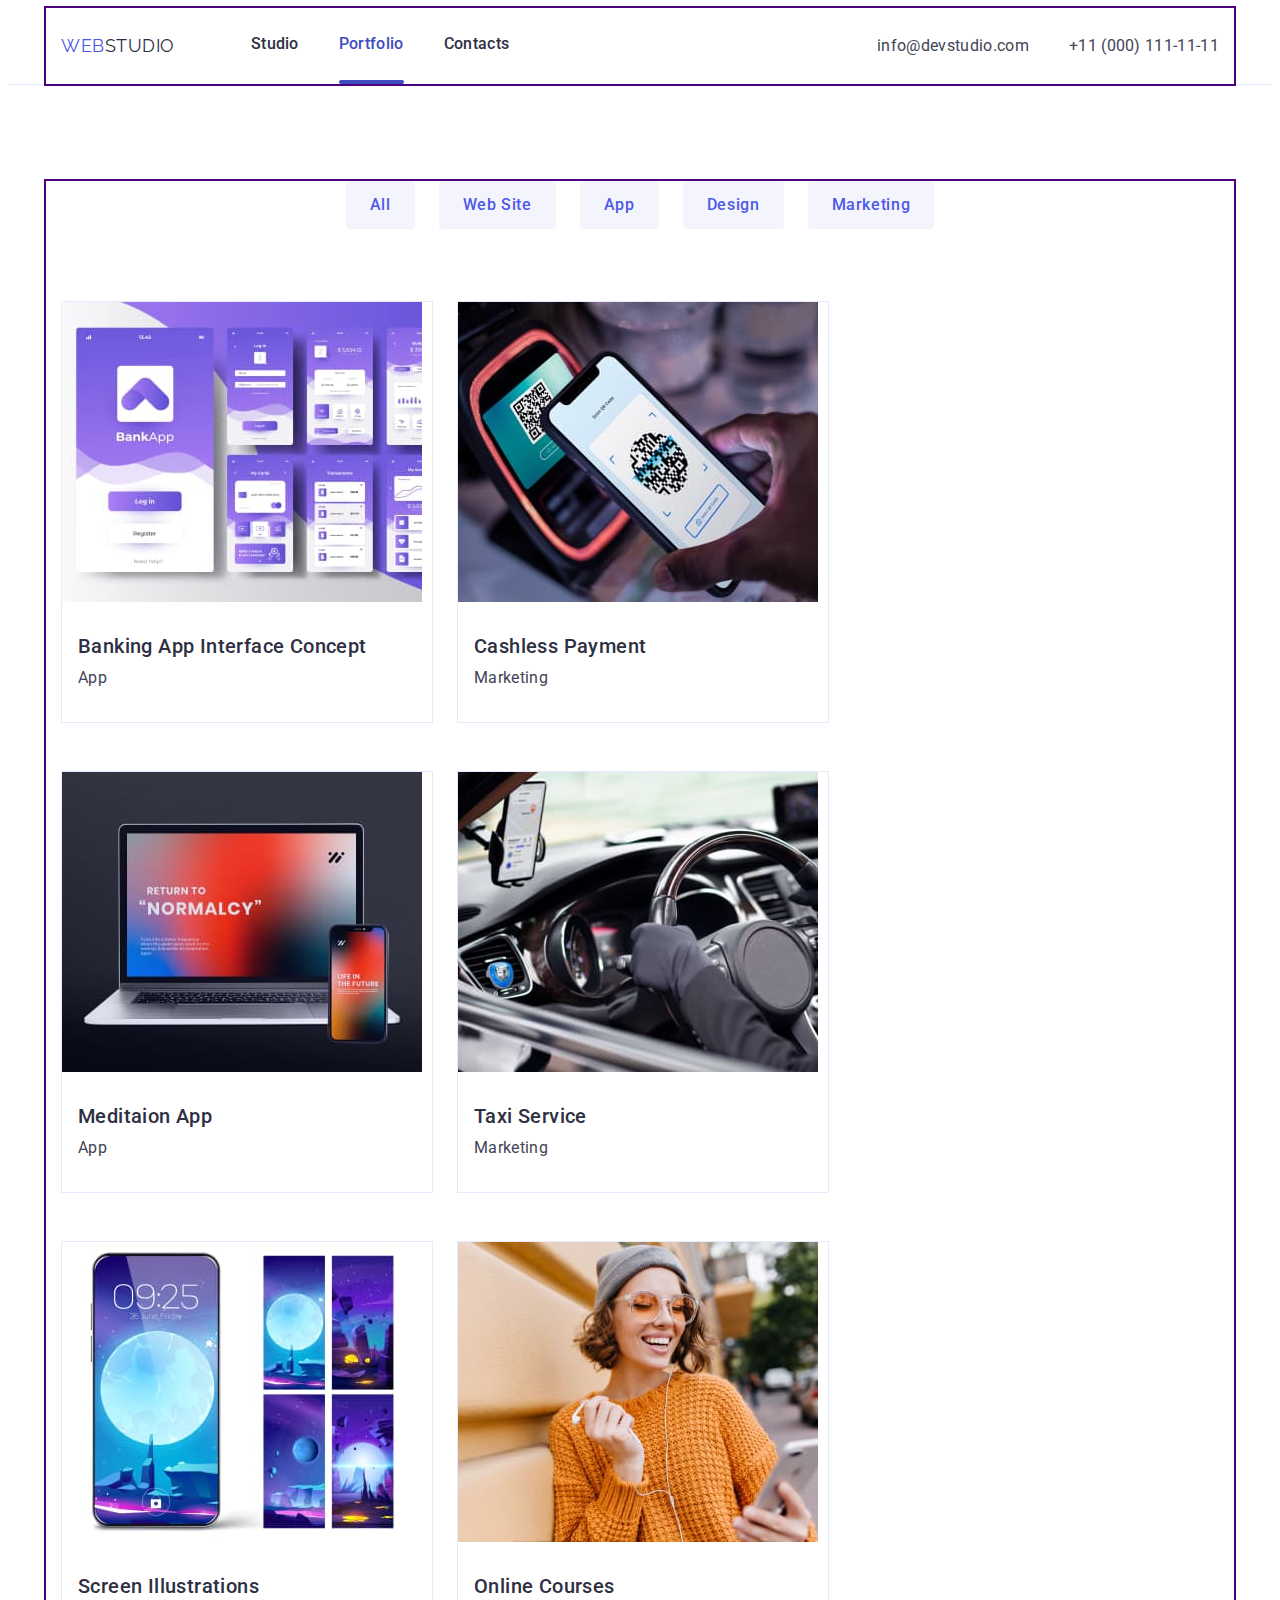
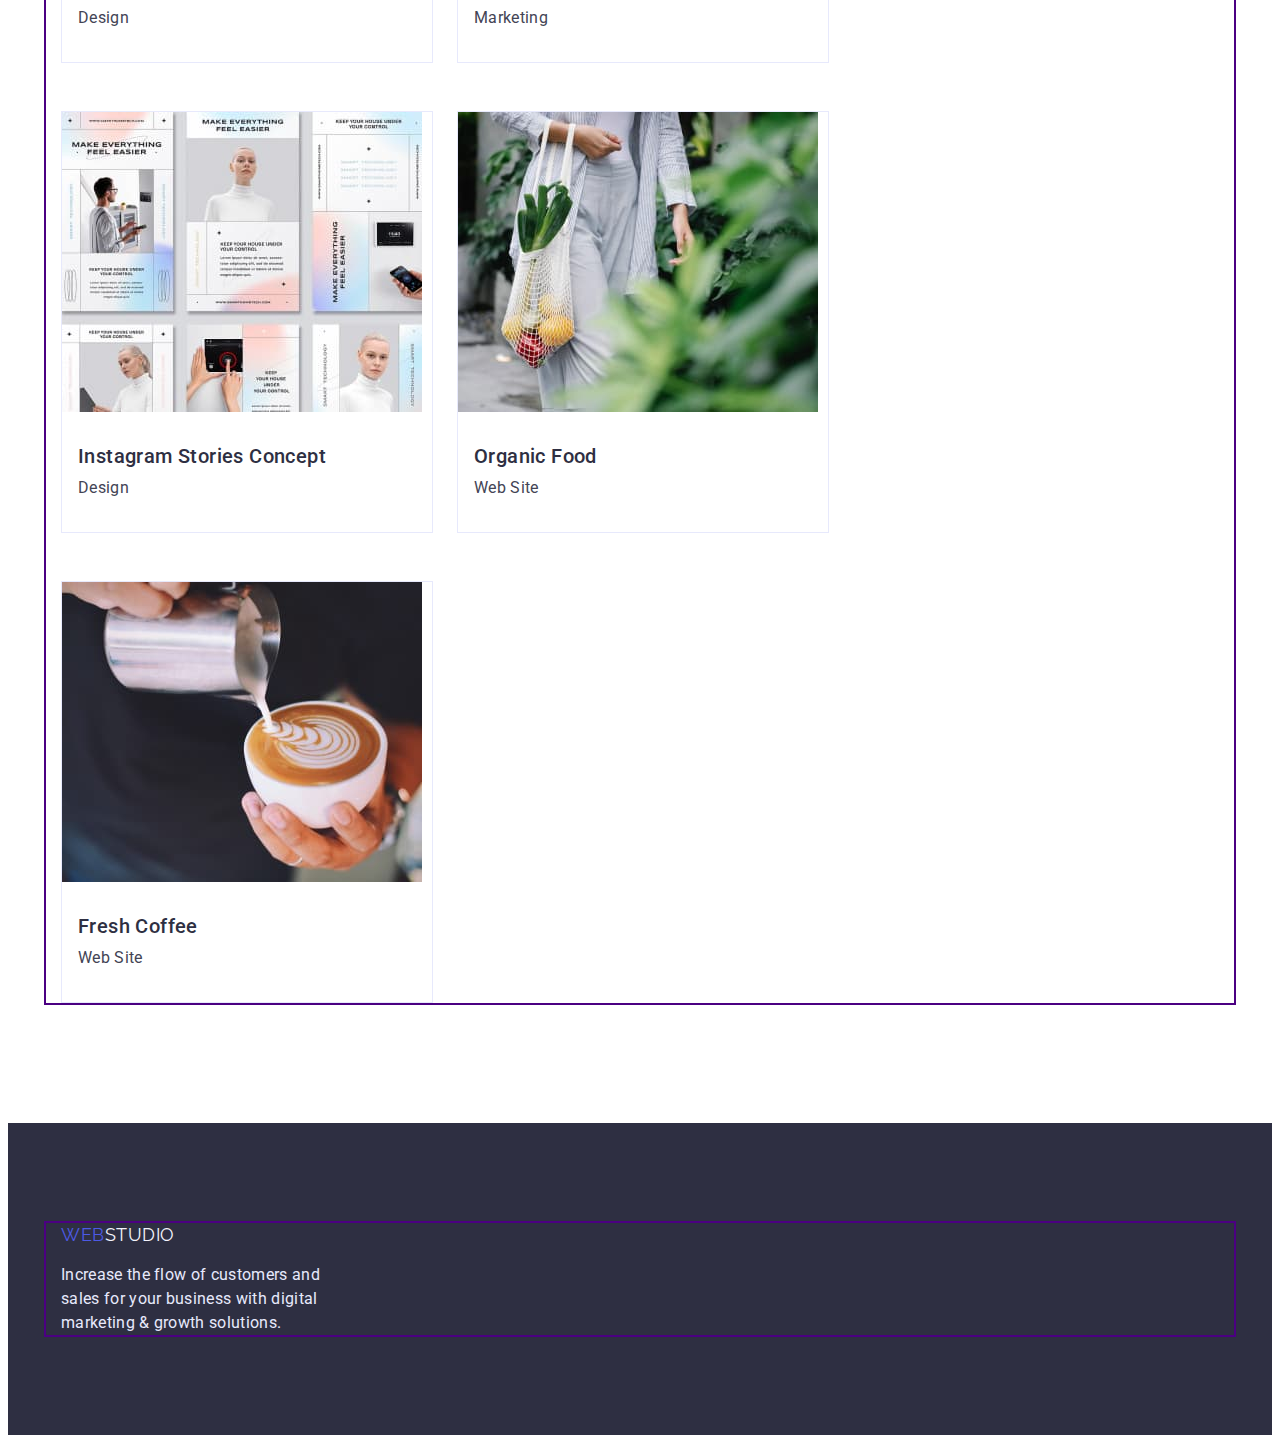
==== portfolio.html @ b9d9816e "Initial commit" ====
<!DOCTYPE html>
<html lang="en">
  <head>
    <meta charset="UTF-8" />
    <meta http-equiv="X-UA-Compatible" content="IE=edge" />
    <meta name="viewport" content="width=device-width, initial-scale=1.0" />
    <title>Portfolio</title>
    <link rel="preconnect" href="https://fonts.googleapis.com" />
    <link rel="preconnect" href="https://fonts.gstatic.com" crossorigin />
    <link
      href="https://fonts.googleapis.com/css2?family=Raleway:wght@800&family=Roboto:wght@400;500;700&display=swap"
      rel="stylesheet"
    />
    <link
      rel="stylesheet"
      href="https://cdnjs.cloudflare.com/ajax/libs/modern-normalize/1.1.0/modern-normalize.min.css"
      integrity="sha512-wpPYUAdjBVSE4KJnH1VR1HeZfpl1ub8YT/NKx4PuQ5NmX2tKuGu6U/JRp5y+Y8XG2tV+wKQpNHVUX03MfMFn9Q=="
      crossorigin="anonymous"
      referrerpolicy="no-referrer"
    />
    <link rel="stylesheet" href="./css/styles.css" />
  </head>
  <body>
    <header class="header">
      <div class="container header-container">
        <!-- logo -->
        <nav class="main-nav">
          <a href="./index.html" class="logo link"
            >Web<span class="black-logo">Studio</span></a
          >

          <!-- nav -->
          <ul class="site-nav">
            <li class="site-nav-item">
              <a href="./index.html" class="nav-link link">Studio</a>
            </li>
            <li class="site-nav-item current">
              <a href="./portfolio.html" class="nav-link link current-link"
                >Portfolio</a
              >
            </li>
            <li class="site-nav-item">
              <a href="" class="nav-link link">Contacts</a>
            </li>
          </ul>
        </nav>

        <!-- addres -->
        <address>
          <ul class="address">
            <li class="address-item">
              <a href="mailto:info@devstudio.com" class="address-link link"
                >info@devstudio.com</a
              >
            </li>
            <li class="address-item">
              <a href="tel:+110001111111" class="address-link link"
                >+11 (000) 111-11-11</a
              >
            </li>
          </ul>
        </address>
      </div>
    </header>

    <main>
      <section class="section portfolio">
        <div class="container">
          <h1 class="visually-hidden">Portfolio</h1>
          <ul class="filter">
            <li class="filter-item">
              <button type="button" class="filter-btn">All</button>
            </li>
            <li class="filter-item">
              <button type="button" class="filter-btn">Web Site</button>
            </li>
            <li class="filter-item">
              <button type="button" class="filter-btn">App</button>
            </li>
            <li class="filter-item">
              <button type="button" class="filter-btn">Design</button>
            </li>
            <li class="filter-item">
              <button type="button" class="filter-btn">Marketing</button>
            </li>
          </ul>

          <ul class="services">
            <li class="services-items">
              <img
                src="./images/examples/banking.jpg"
                alt="Banking App Interface Concept"
              />
              <div class="services-text">
                <h2 class="section-sub-title">Banking App Interface Concept</h2>
                <p class="section-text">App</p>
              </div>
            </li>

            <li class="services-items">
              <img
                src="./images/examples/cashless.jpg"
                alt="Cashless Payment"
                height="300"
                width="360"
              />
              <div class="services-text">
                <h2 class="section-sub-title">Cashless Payment</h2>
                <p class="section-text">Marketing</p>
              </div>
            </li>

            <li class="services-items">
              <img
                src="./images/examples/meditaion.jpg"
                alt="Meditaion App"
                height="300"
                width="360"
              />
              <div class="services-text">
                <h2 class="section-sub-title">Meditaion App</h2>
                <p class="section-text">App</p>
              </div>
            </li>

            <li class="services-items">
              <img
                src="./images/examples/taxi.jpg"
                alt="Taxi Service"
                height="300"
                width="360"
              />

              <div class="services-text">
                <h2 class="section-sub-title">Taxi Service</h2>
                <p class="section-text">Marketing</p>
              </div>
            </li>

            <li class="services-items">
              <img
                src="./images/examples/screen.jpg"
                alt="Screen Illustrations"
                height="300"
                width="360"
              />
              <div class="services-text">
                <h2 class="section-sub-title">Screen Illustrations</h2>
                <p class="section-text">Design</p>
              </div>
            </li>

            <li class="services-items">
              <img
                src="./images/examples/courses.jpg"
                alt="Online Courses"
                height="300"
                width="360"
              />
              <div class="services-text">
                <h2 class="section-sub-title">Online Courses</h2>
                <p class="section-text">Marketing</p>
              </div>
            </li>

            <li class="services-items">
              <img
                src="./images/examples/instagram.jpg"
                alt="Instagram Stories
            Concept"
                height="300"
                width="360"
              />
              <div class="services-text">
                <h2 class="section-sub-title">Instagram Stories Concept</h2>
                <p class="section-text">Design</p>
              </div>
            </li>

            <li class="services-items">
              <img
                src="./images/examples/organic.jpg"
                alt="Organic Food"
                height="300"
                width="360"
              />
              <div class="services-text">
                <h2 class="section-sub-title">Organic Food</h2>
                <p class="section-text">Web Site</p>
              </div>
            </li>

            <li class="services-items">
              <img
                src="./images/examples/coffee.jpg"
                alt="Fresh Coffee"
                height="300"
                width="360"
              />
              <div class="services-text">
                <h2 class="section-sub-title">Fresh Coffee</h2>
                <p class="section-text">Web Site</p>
              </div>
            </li>
          </ul>
        </div>
      </section>
    </main>

    <!-- footer -->
    <footer class="footer">
      <div class="container footer-cont">
        <a href="./index.html" class="logo link"
          >Web<span class="wight-logo">Studio</span></a
        >
        <p class="footer-text">
          Increase the flow of customers and sales for your business with
          digital marketing & growth solutions.
        </p>
      </div>
    </footer>
  </body>
</html>
---- css/styles.css ----
:root {
  --titel-text-color: #2e2f42;
  --main-text-color: #434455;
  --logo-blue-color: #4d5ae5;
  --logo-wight-color: #f4f4fd;
  --main-wight-color: #ffffff;
  --footer-text-color: #e7e9fc;
  --nav-hover-caolor: #404bbf;
}

ul,
p,
h1,
h2,
h3,
h4,
h5,
h6 {
  margin-top: 0;
  margin-bottom: 0;
}

body {
  background-color: var(--main-wight-color);
  color: var(--main-text-color);

  font-family: Roboto, sans-serif;
  font-size: 16px;
}

.container {
  width: 1158px;
  margin-left: auto;
  margin-right: auto;
  padding-left: 15px;
  padding-right: 15px;

  outline: 2px solid indigo;
}

.visually-hidden {
  position: absolute;
  width: 1px;
  height: 1px;
  margin: -1px;
  border: 0;
  padding: 0;

  white-space: nowrap;
  clip-path: inset(100%);
  clip: rect(0 0 0 0);
  overflow: hidden;
}

ul {
  list-style: none;
  padding-left: 0;
}

img {
  display: block;
  max-width: 100%;
  height: auto;
}

.link {
  text-decoration: none;
}

/* sections */

.section {
  padding: 120px 0;
}

.section-title {
  margin-bottom: 72px;

  color: var(--titel-text-color);
  font-size: 36px;
  line-height: 1.11;
  letter-spacing: 0.02em;
  text-align: center;
  text-transform: capitalize;
}

.section-sub-title {
  margin-bottom: 8px;

  color: var(--titel-text-color);
  font-weight: 500;
  font-size: 20px;
  line-height: 1.2;
  letter-spacing: 0.02em;
}

.section-text {
  letter-spacing: 0.02em;
  line-height: 1.5;
}

/* heder */

.header-container {
  display: flex;
  align-items: center;
}

.header {
  border-bottom: 1px solid var(--footer-text-color);
}

/* site nav */

.logo {
  color: var(--logo-blue-color);
  font-family: Raleway, sans-serif;
  letter-spacing: 0.03em;
  font-size: 18px;
  line-height: 1.33;
  text-transform: uppercase;
}

.black-logo {
  color: var(--titel-text-color);
}

.wight-logo {
  color: var(--logo-wight-color);
}

.main-nav {
  align-items: center;
  display: flex;
  gap: 76px;
  margin-right: auto;
}

.site-nav {
  display: flex;
  gap: 40px;
}

.nav-link {
  color: var(--titel-text-color);
  font-weight: 500;
  line-height: 1.5;
  letter-spacing: 0.02em;

  display: block;
  padding-top: 24px;
  padding-bottom: 24px;
}

.nav-link:hover,
.nav-link:focus {
  color: var(--nav-hover-caolor);
}

.current-link {
  color: var(--nav-hover-caolor);
}

.current::after {
  content: '';
  bottom: -1px;
  display: block;
  width: 100%;
  height: 4px;
  border-radius: 2px;
  background-color: var(--nav-hover-caolor);
}

/* addres */

.address {
  display: flex;
  gap: 40px;
}

.address-link {
  color: var(--main-text-color);
  font-style: normal;
  line-height: 1.5;
  letter-spacing: 0.02em;

  display: block;
  padding-top: 24px;
  padding-bottom: 24px;
}

.address-link:hover,
.address-link:focus {
  color: var(--nav-hover-caolor);
}

/* hero */

.hero {
  text-align: center;
  background-color: var(--titel-text-color);
  padding: 188px 0;
}

.hero-title {
  width: 500px;
  margin-left: auto;
  margin-right: auto;

  color: var(--main-wight-color);
  font-size: 56px;
  line-height: 1.07;
  letter-spacing: 0.02em;
  margin-bottom: 48px;
}

.order-btn {
  border-radius: 4px;
  padding: 16px 32px;
  border: 0;

  color: var(--main-wight-color);
  background-color: var(--logo-blue-color);
  text-align: center;
  cursor: pointer;
  border-color: transparent;
  letter-spacing: 0.04em;
  font-family: inherit;
  font-weight: 500;
  font-size: 16px;
  line-height: 1.5;
}

.order-btn:hover,
.order-btn:focus {
  background-color: var(--nav-hover-caolor);
}

/* skills */

.section-skills {
  padding-bottom: 0;
}

.skills {
  display: flex;
  gap: 24px;
}

.skills-item {
  flex-basis: calc((100% - 72px) / 4);
}

/* What are we doing */
.work-list {
  display: flex;
  flex-wrap: wrap;
  gap: 24px;
}

.work-item {
  flex-basis: calc((100% - 48px) / 3);
  border: border 1px solid var(--footer-text-color);
}

/* team */

.team {
  background-color: var(--logo-wight-color);
}

.team-list {
  display: flex;
  flex-wrap: wrap;
  gap: 24px;
}

.teammate {
  flex-basis: calc((100% - 72px) / 4);
  background-color: var(--main-wight-color);
  text-align: center;
}

.teammate-name {
  padding: 32px 0;
}

/* footer */
.footer-text {
  margin-top: 16px;
  width: 264px;

  color: var(--footer-text-color);
  line-height: 1.5;
  letter-spacing: 0.02em;
}

.footer {
  background-color: var(--titel-text-color);
  padding-top: 100px;
  padding-bottom: 100px;
}

/* portfolio */

.portfolio {
  padding-top: 96px;
}

/* filter */

.filter-btn {
  padding: 12px 24px;
  border-radius: 4px;
  border: 0;

  color: var(--logo-blue-color);
  background-color: var(--logo-wight-color);
  cursor: pointer;
  border-color: transparent;
  font-family: inherit;
  font-weight: 500;
  font-size: 16px;
  line-height: 24px;
  letter-spacing: 0.04em;
}

.filter-btn:hover,
.filter-btn:focus {
  color: var(--main-wight-color);
  background-color: var(--nav-hover-caolor);
}

.filter {
  display: flex;
  margin-bottom: 72px;
  justify-content: center;
  flex-wrap: wrap;
  gap: 24px;
}

.services {
  display: flex;
  flex-wrap: wrap;
  row-gap: 48px;
  column-gap: 24px;
}

.services-items {
  border: 1px solid var(--footer-text-color);
  flex-basis: calc((100% - 48px) / 3);
}

.services-text {
  padding: 32px 0 32px 16px;
}
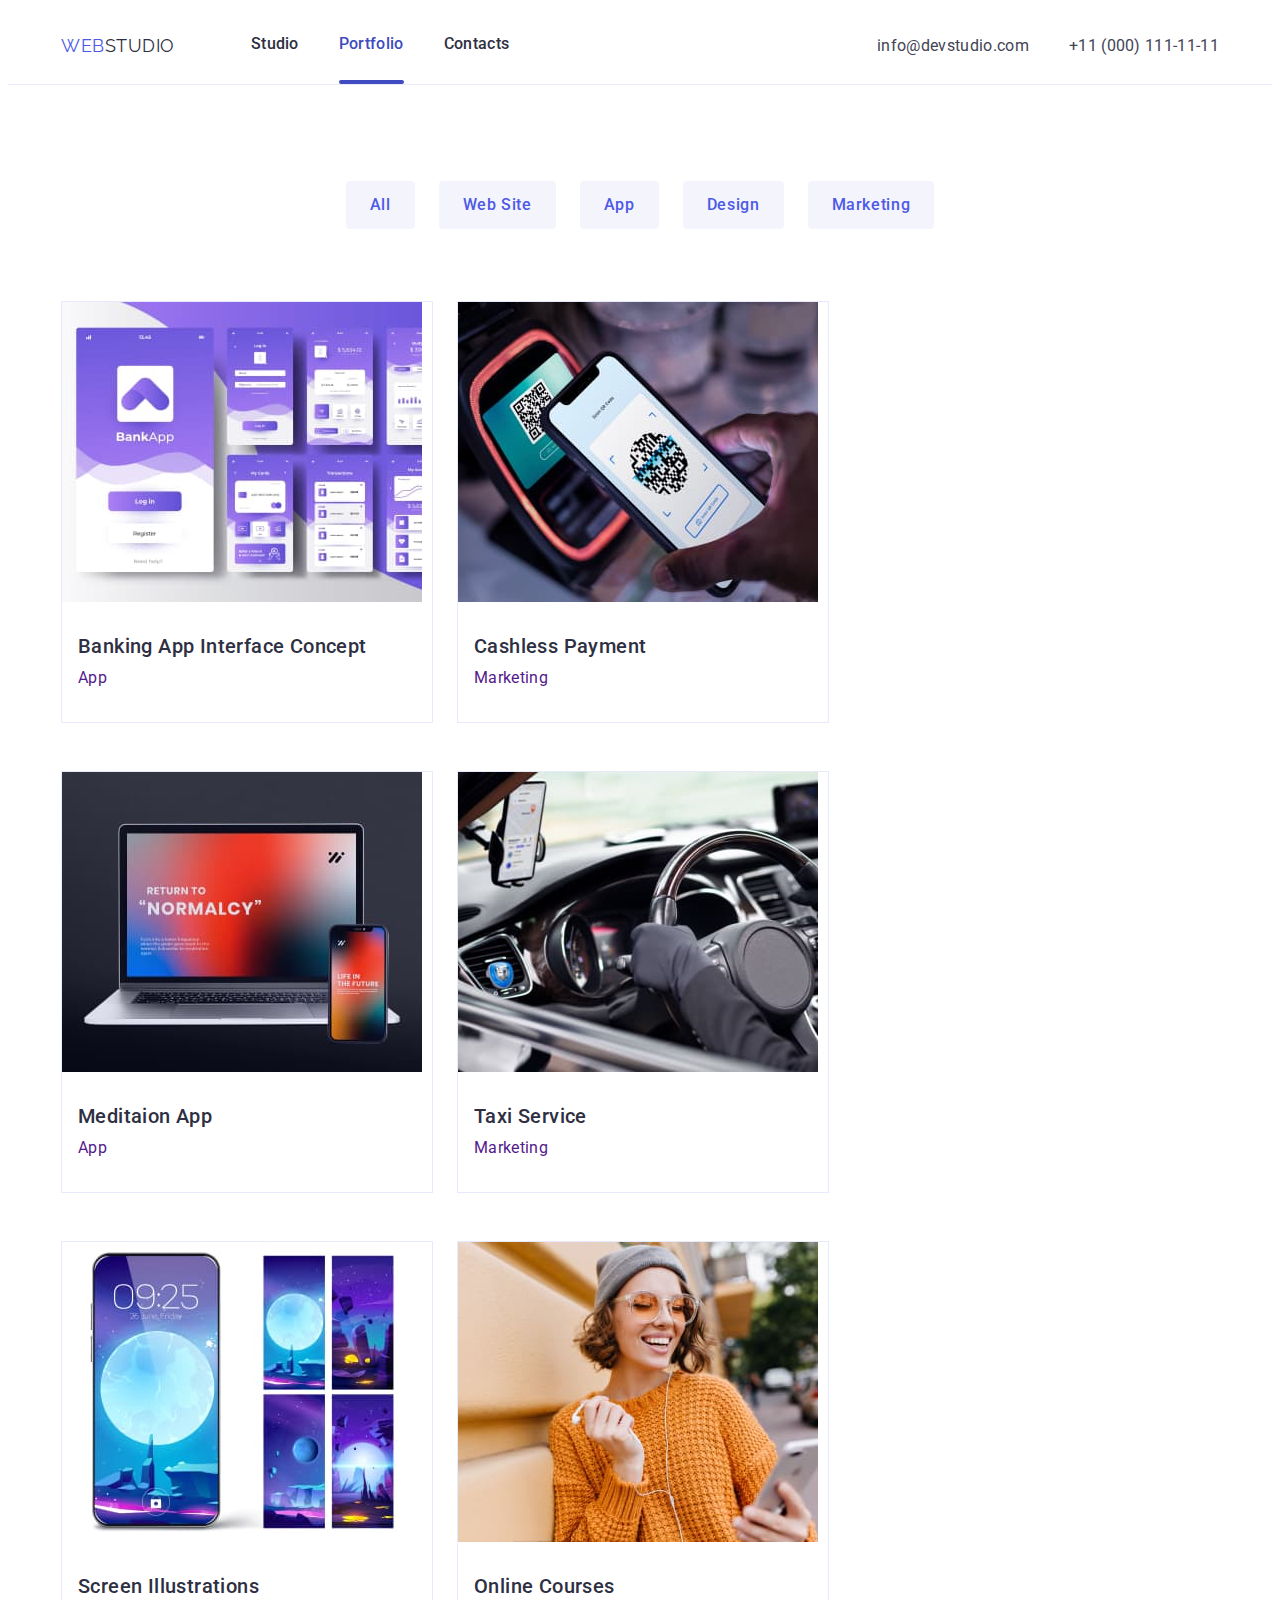
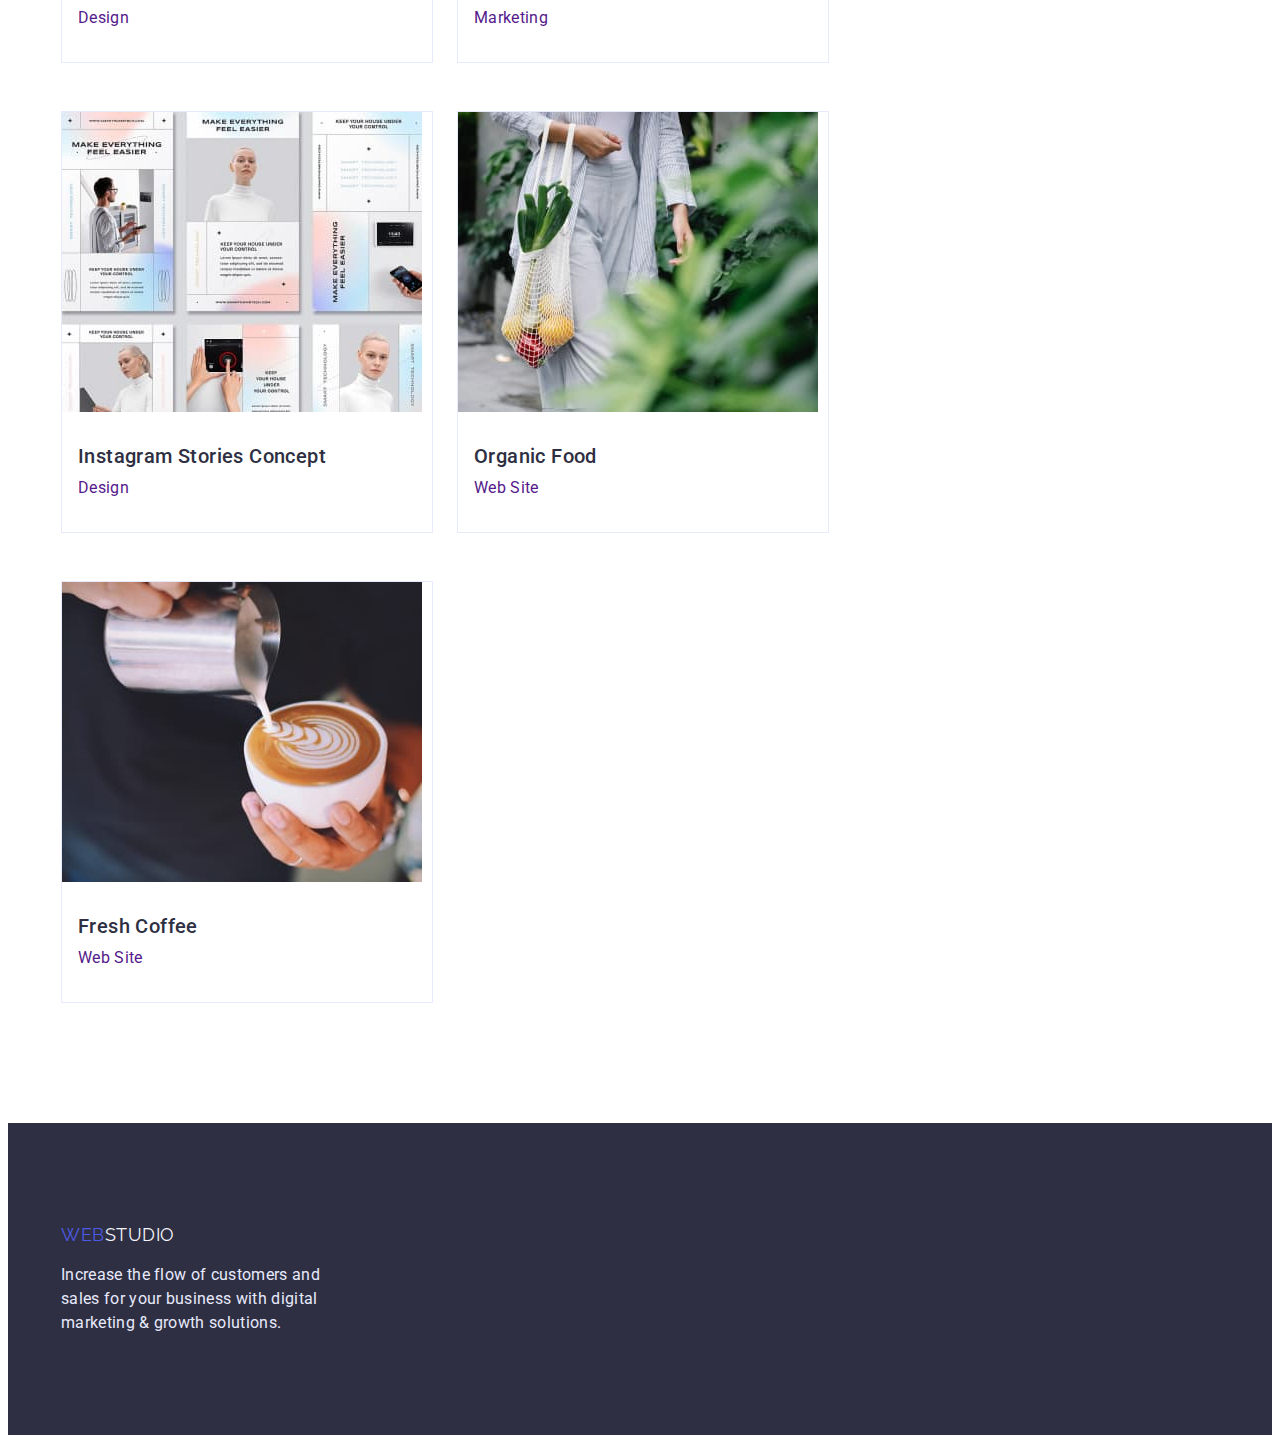
==== commit e98ac3ef: "add hero and btn css" ====
--- a/portfolio.html
+++ b/portfolio.html
@@ -87,120 +87,142 @@
 
           <ul class="services">
             <li class="services-items">
-              <img
-                src="./images/examples/banking.jpg"
-                alt="Banking App Interface Concept"
-              />
-              <div class="services-text">
-                <h2 class="section-sub-title">Banking App Interface Concept</h2>
-                <p class="section-text">App</p>
-              </div>
-            </li>
-
-            <li class="services-items">
-              <img
-                src="./images/examples/cashless.jpg"
-                alt="Cashless Payment"
-                height="300"
-                width="360"
-              />
-              <div class="services-text">
-                <h2 class="section-sub-title">Cashless Payment</h2>
-                <p class="section-text">Marketing</p>
-              </div>
-            </li>
-
-            <li class="services-items">
-              <img
-                src="./images/examples/meditaion.jpg"
-                alt="Meditaion App"
-                height="300"
-                width="360"
-              />
-              <div class="services-text">
-                <h2 class="section-sub-title">Meditaion App</h2>
-                <p class="section-text">App</p>
-              </div>
-            </li>
-
-            <li class="services-items">
-              <img
-                src="./images/examples/taxi.jpg"
-                alt="Taxi Service"
-                height="300"
-                width="360"
-              />
-
-              <div class="services-text">
-                <h2 class="section-sub-title">Taxi Service</h2>
-                <p class="section-text">Marketing</p>
-              </div>
-            </li>
-
-            <li class="services-items">
-              <img
-                src="./images/examples/screen.jpg"
-                alt="Screen Illustrations"
-                height="300"
-                width="360"
-              />
-              <div class="services-text">
-                <h2 class="section-sub-title">Screen Illustrations</h2>
-                <p class="section-text">Design</p>
-              </div>
-            </li>
-
-            <li class="services-items">
-              <img
-                src="./images/examples/courses.jpg"
-                alt="Online Courses"
-                height="300"
-                width="360"
-              />
-              <div class="services-text">
-                <h2 class="section-sub-title">Online Courses</h2>
-                <p class="section-text">Marketing</p>
-              </div>
-            </li>
-
-            <li class="services-items">
-              <img
-                src="./images/examples/instagram.jpg"
-                alt="Instagram Stories
+              <a class="services-link link" href="">
+                <img
+                  src="./images/examples/banking.jpg"
+                  alt="Banking App Interface Concept"
+                  height="300"
+                  width="360"
+                />
+                <div class="services-text">
+                  <h2 class="section-sub-title">
+                    Banking App Interface Concept
+                  </h2>
+                  <p class="section-text">App</p>
+                </div></a
+              >
+            </li>
+
+            <li class="services-items">
+              <a class="services-link link" href="">
+                <img
+                  src="./images/examples/cashless.jpg"
+                  alt="Cashless Payment"
+                  height="300"
+                  width="360"
+                />
+                <div class="services-text">
+                  <h2 class="section-sub-title">Cashless Payment</h2>
+                  <p class="section-text">Marketing</p>
+                </div></a
+              >
+            </li>
+
+            <li class="services-items">
+              <a class="services-link link" href="">
+                <img
+                  src="./images/examples/meditaion.jpg"
+                  alt="Meditaion App"
+                  height="300"
+                  width="360"
+                />
+                <div class="services-text">
+                  <h2 class="section-sub-title">Meditaion App</h2>
+                  <p class="section-text">App</p>
+                </div></a
+              >
+            </li>
+
+            <li class="services-items">
+              <a class="services-link link" href="">
+                <img
+                  src="./images/examples/taxi.jpg"
+                  alt="Taxi Service"
+                  height="300"
+                  width="360"
+                />
+
+                <div class="services-text">
+                  <h2 class="section-sub-title">Taxi Service</h2>
+                  <p class="section-text">Marketing</p>
+                </div></a
+              >
+            </li>
+
+            <li class="services-items">
+              <a class="services-link link" href="">
+                <img
+                  src="./images/examples/screen.jpg"
+                  alt="Screen Illustrations"
+                  height="300"
+                  width="360"
+                />
+                <div class="services-text">
+                  <h2 class="section-sub-title">Screen Illustrations</h2>
+                  <p class="section-text">Design</p>
+                </div></a
+              >
+            </li>
+
+            <li class="services-items">
+              <a class="services-link link" href="">
+                <img
+                  src="./images/examples/courses.jpg"
+                  alt="Online Courses"
+                  height="300"
+                  width="360"
+                />
+                <div class="services-text">
+                  <h2 class="section-sub-title">Online Courses</h2>
+                  <p class="section-text">Marketing</p>
+                </div></a
+              >
+            </li>
+
+            <li class="services-items">
+              <a class="services-link link" href=""
+                ><img
+                  src="./images/examples/instagram.jpg"
+                  alt="Instagram Stories
             Concept"
-                height="300"
-                width="360"
-              />
-              <div class="services-text">
-                <h2 class="section-sub-title">Instagram Stories Concept</h2>
-                <p class="section-text">Design</p>
-              </div>
-            </li>
-
-            <li class="services-items">
-              <img
-                src="./images/examples/organic.jpg"
-                alt="Organic Food"
-                height="300"
-                width="360"
-              />
-              <div class="services-text">
-                <h2 class="section-sub-title">Organic Food</h2>
-                <p class="section-text">Web Site</p>
-              </div>
-            </li>
-
-            <li class="services-items">
-              <img
-                src="./images/examples/coffee.jpg"
-                alt="Fresh Coffee"
-                height="300"
-                width="360"
-              />
-              <div class="services-text">
-                <h2 class="section-sub-title">Fresh Coffee</h2>
-                <p class="section-text">Web Site</p>
-              </div>
+                  height="300"
+                  width="360"
+                />
+                <div class="services-text">
+                  <h2 class="section-sub-title">Instagram Stories Concept</h2>
+                  <p class="section-text">Design</p>
+                </div></a
+              >
+            </li>
+
+            <li class="services-items">
+              <a class="services-link link" href="">
+                <img
+                  src="./images/examples/organic.jpg"
+                  alt="Organic Food"
+                  height="300"
+                  width="360"
+                />
+                <div class="services-text">
+                  <h2 class="section-sub-title">Organic Food</h2>
+                  <p class="section-text">Web Site</p>
+                </div></a
+              >
+            </li>
+
+            <li class="services-items">
+              <a class="services-link link" href="">
+                <img
+                  src="./images/examples/coffee.jpg"
+                  alt="Fresh Coffee"
+                  height="300"
+                  width="360"
+                />
+                <div class="services-text">
+                  <h2 class="section-sub-title">Fresh Coffee</h2>
+                  <p class="section-text">Web Site</p>
+                </div></a
+              >
             </li>
           </ul>
         </div>
--- a/css/styles.css
+++ b/css/styles.css
@@ -34,8 +34,8 @@
   margin-right: auto;
   padding-left: 15px;
   padding-right: 15px;
-
-  outline: 2px solid indigo;
+  /* 
+  outline: 2px solid indigo; */
 }
 
 .visually-hidden {
@@ -197,6 +197,15 @@
 /* hero */
 
 .hero {
+  background-image: linear-gradient(
+      to top,
+      rgba(46, 47, 66, 0.7),
+      rgba(46, 47, 66, 0.7)
+    ),
+    url(../images/hero-img.jpg);
+
+  background-repeat: no-repeat;
+  background-position: center;
   text-align: center;
   background-color: var(--titel-text-color);
   padding: 188px 0;
@@ -218,6 +227,7 @@
   border-radius: 4px;
   padding: 16px 32px;
   border: 0;
+  box-shadow: 0px 4px 4px rgba(0, 0, 0, 0.15);
 
   color: var(--main-wight-color);
   background-color: var(--logo-blue-color);
@@ -279,6 +289,9 @@
   flex-basis: calc((100% - 72px) / 4);
   background-color: var(--main-wight-color);
   text-align: center;
+  box-shadow: 0px 1px 6px rgba(46, 47, 66, 0.08),
+    0px 1px 1px rgba(46, 47, 66, 0.16), 0px 2px 1px rgba(46, 47, 66, 0.08);
+  border-radius: 0px 0px 4px 4px;
 }
 
 .teammate-name {
@@ -327,6 +340,9 @@
 
 .filter-btn:hover,
 .filter-btn:focus {
+  box-shadow: 0px 3px 1px rgba(0, 0, 0, 0.1), 0px 2px 1px rgba(0, 0, 0, 0.08),
+    0px 2px 2px rgba(0, 0, 0, 0.12);
+
   color: var(--main-wight-color);
   background-color: var(--nav-hover-caolor);
 }
@@ -346,6 +362,16 @@
   column-gap: 24px;
 }
 
+.services-link {
+  display: block;
+}
+
+.services-link:hover,
+.services-link:focus {
+  box-shadow: 0px 1px 6px rgba(46, 47, 66, 0.08),
+    0px 1px 1px rgba(46, 47, 66, 0.16), 0px 2px 1px rgba(46, 47, 66, 0.08);
+}
+
 .services-items {
   border: 1px solid var(--footer-text-color);
   flex-basis: calc((100% - 48px) / 3);
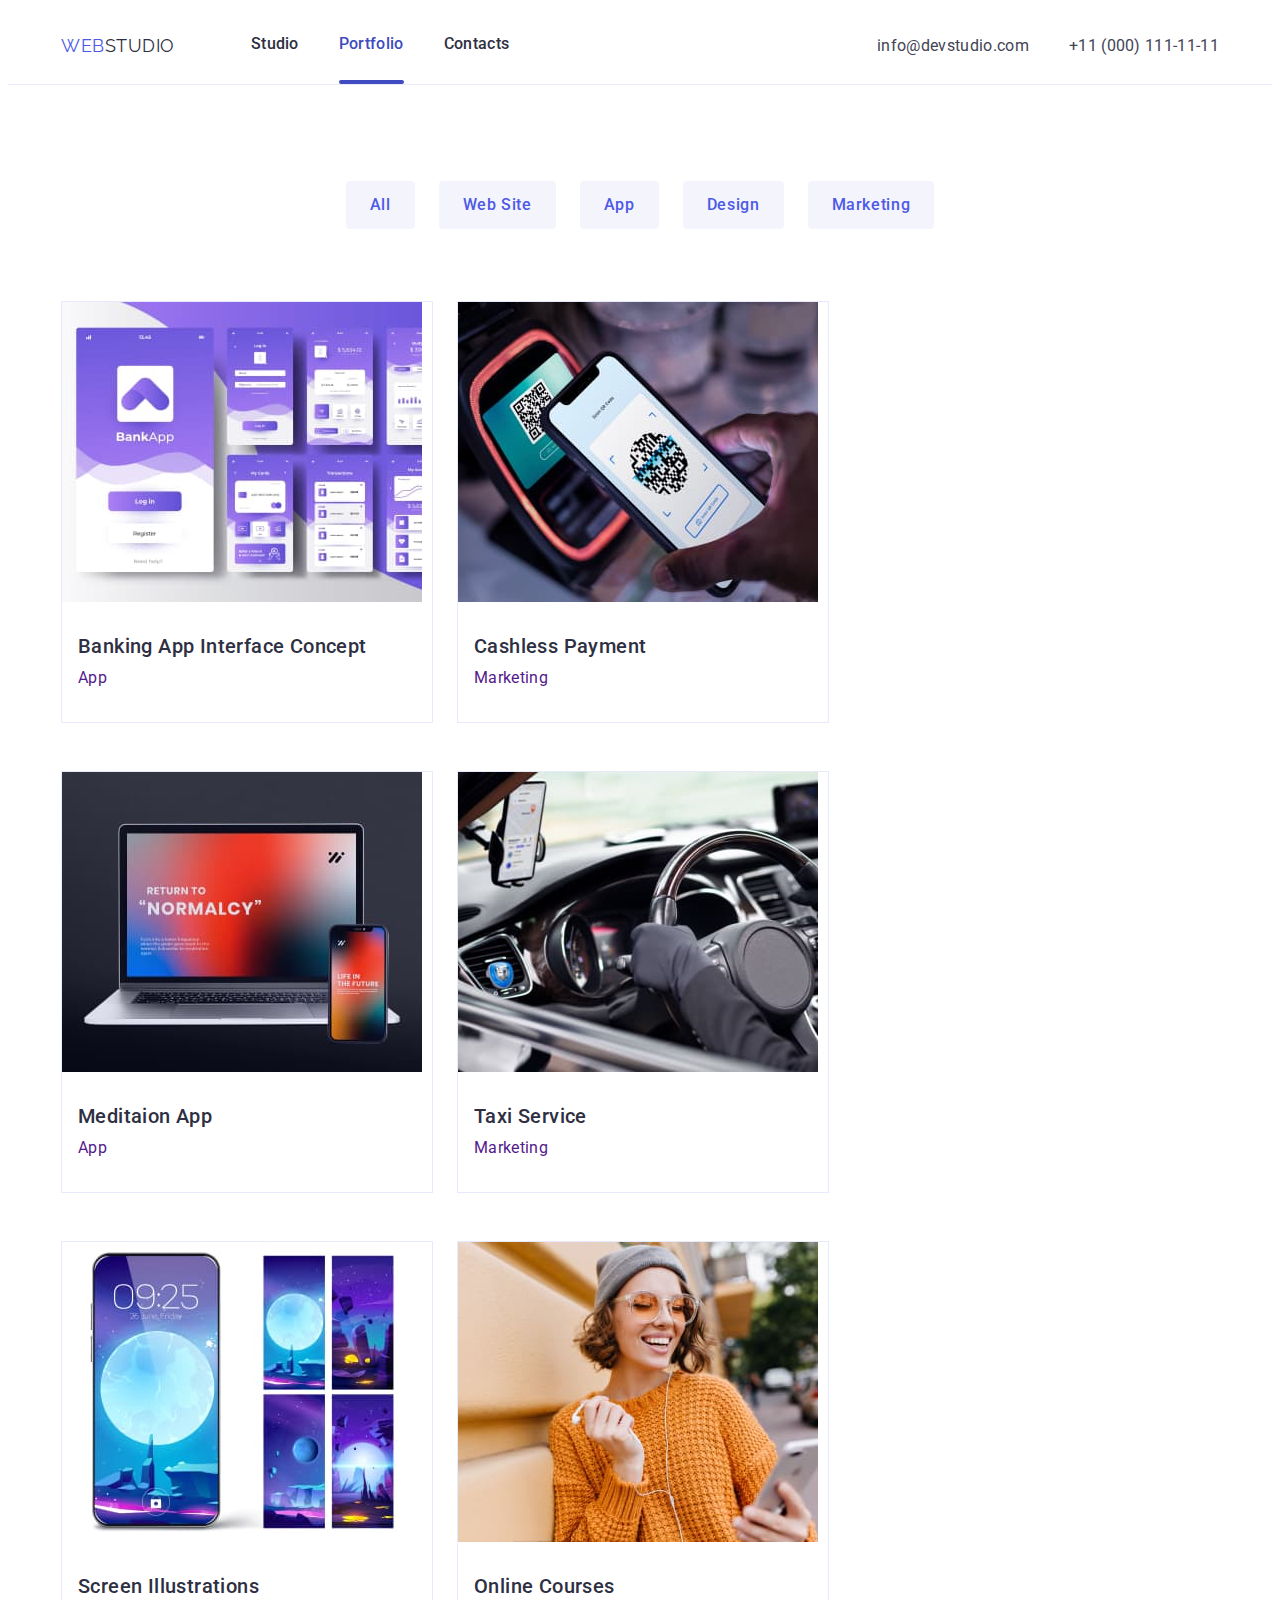
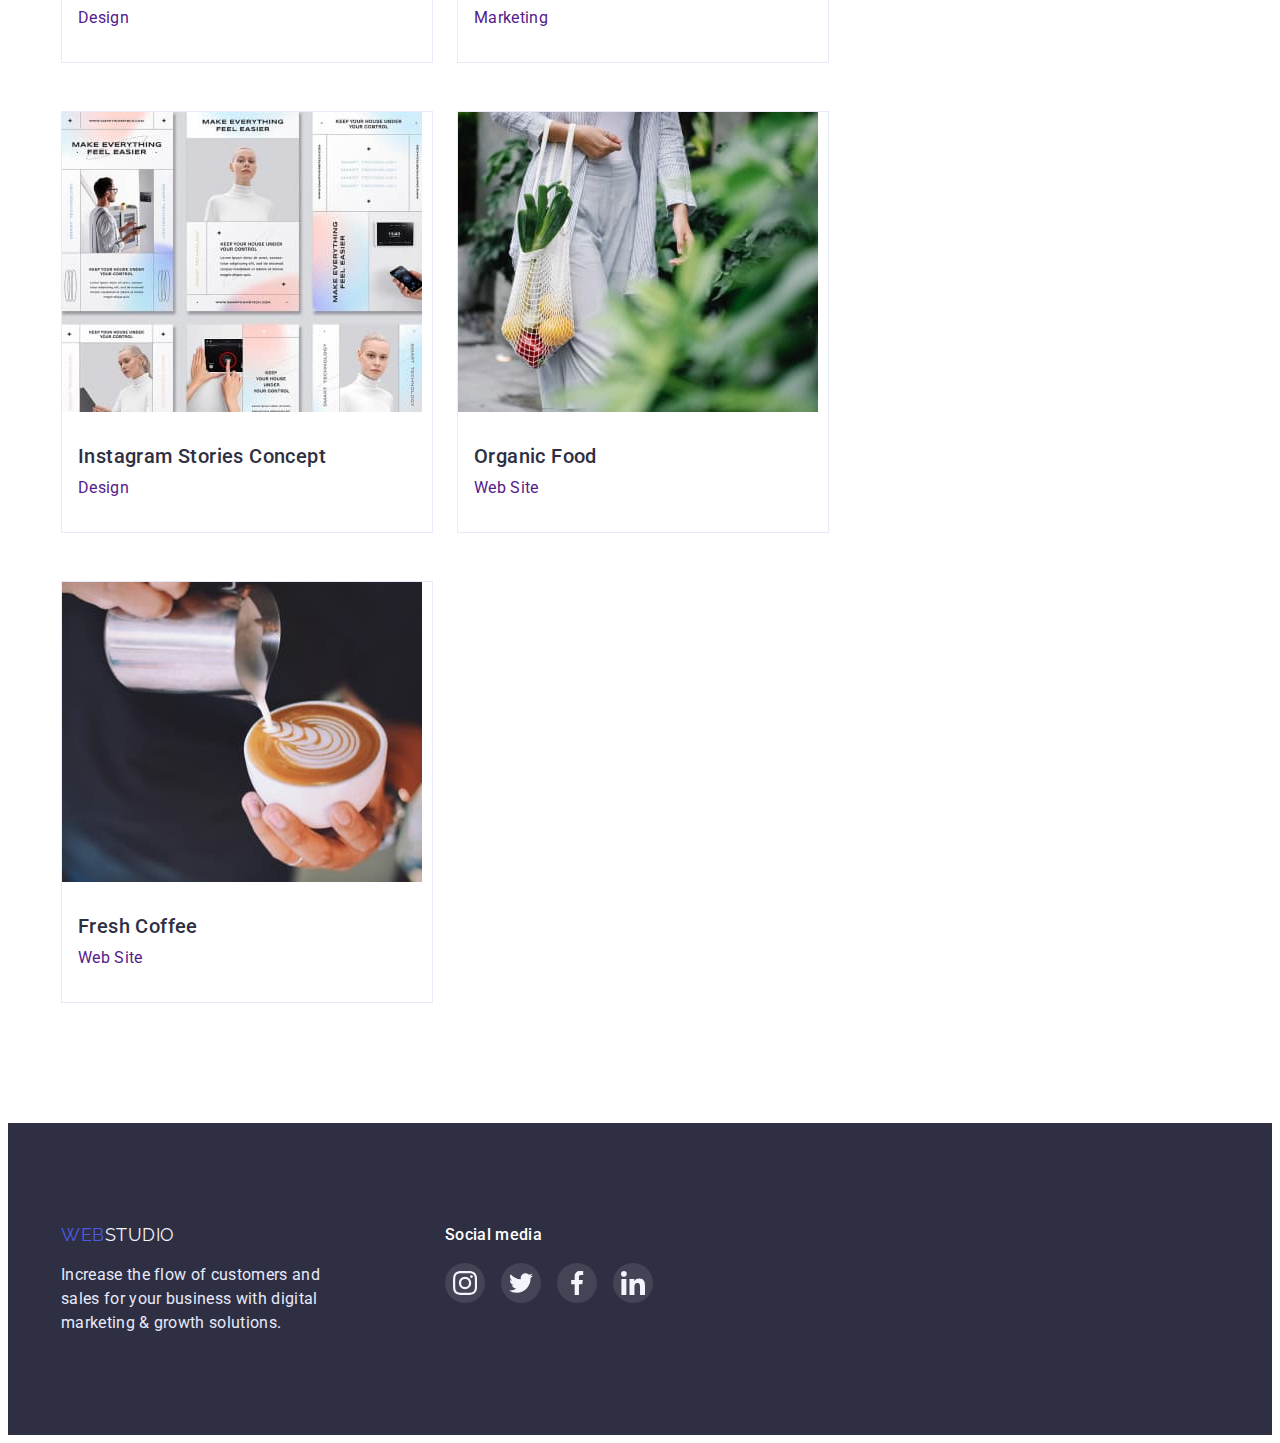
==== commit bf8806a3: "hw4" ====
--- a/portfolio.html
+++ b/portfolio.html
@@ -231,14 +231,49 @@
 
     <!-- footer -->
     <footer class="footer">
-      <div class="container footer-cont">
-        <a href="./index.html" class="logo link"
-          >Web<span class="wight-logo">Studio</span></a
-        >
-        <p class="footer-text">
-          Increase the flow of customers and sales for your business with
-          digital marketing & growth solutions.
-        </p>
+      <div class="container footer-content">
+        <div class="footer-info">
+          <a href="./index.html" class="logo link"
+            >Web<span class="wight-logo">Studio</span></a
+          >
+          <p class="footer-text">
+            Increase the flow of customers and sales for your business with
+            digital marketing & growth solutions.
+          </p>
+        </div>
+        <div class="footer-social">
+          <p class="ftr-social-media">Social media</p>
+          <ul class="ftr-social-list">
+            <li class="ftr-social-item">
+              <a class="ftr-social-link" href="">
+                <svg class="ftr-social-icon">
+                  <use href="./images/icons.svg#icon-instagram"></use>
+                </svg>
+              </a>
+            </li>
+            <li class="ftr-social-item">
+              <a class="ftr-social-link" href="">
+                <svg class="ftr-social-icon">
+                  <use href="./images/icons.svg#icon-twitter"></use>
+                </svg>
+              </a>
+            </li>
+            <li class="ftr-social-item">
+              <a class="ftr-social-link" href="">
+                <svg class="ftr-social-icon">
+                  <use href="./images/icons.svg#icon-facebook"></use>
+                </svg>
+              </a>
+            </li>
+            <li class="ftr-social-item">
+              <a class="ftr-social-link" href="">
+                <svg class="ftr-social-icon">
+                  <use href="./images/icons.svg#icon-linkedin"></use>
+                </svg>
+              </a>
+            </li>
+          </ul>
+        </div>
       </div>
     </footer>
   </body>
--- a/css/styles.css
+++ b/css/styles.css
@@ -6,6 +6,7 @@
   --main-wight-color: #ffffff;
   --footer-text-color: #e7e9fc;
   --nav-hover-caolor: #404bbf;
+  --customers-color: #8e8f99;
 }
 
 ul,
@@ -63,6 +64,10 @@
   height: auto;
 }
 
+.svg {
+  color: currentColor;
+}
+
 .link {
   text-decoration: none;
 }
@@ -261,6 +266,24 @@
   flex-basis: calc((100% - 72px) / 4);
 }
 
+.skills-icon {
+  border-radius: 4px;
+  width: 100%;
+  height: 112px;
+  margin-bottom: 8px;
+
+  background-color: var(--logo-wight-color);
+  fill: var(--titel-text-color);
+  display: flex;
+  align-items: center;
+  justify-content: center;
+}
+
+.skills-svg {
+  width: 64px;
+  height: 64px;
+}
+
 /* What are we doing */
 .work-list {
   display: flex;
@@ -295,10 +318,84 @@
 }
 
 .teammate-name {
-  padding: 32px 0;
+  padding-top: 32px;
+  padding-bottom: 8px;
+}
+
+.socials-list {
+  display: flex;
+  justify-content: center;
+  padding-bottom: 32px;
+  gap: 24px;
+}
+
+.socials-item {
+  width: 40px;
+  height: 40px;
+}
+
+.socials-link {
+  display: flex;
+  align-items: center;
+  justify-content: center;
+  background-color: var(--logo-blue-color);
+  border-radius: 50%;
+  width: 100%;
+  height: 100%;
+}
+
+.socials-icon {
+  width: 16px;
+  height: 16px;
+  fill: var(--logo-wight-color);
+}
+
+.socials-link:hover,
+.socials-link:focus {
+  background-color: var(--nav-hover-caolor);
+}
+
+/* customers */
+
+.customers-list {
+  display: flex;
+  justify-content: center;
+  gap: 24px;
+}
+
+.customers-item {
+  width: 168px;
+  height: 88px;
+}
+
+.customers-link {
+  display: flex;
+  align-items: center;
+  justify-content: center;
+  height: 100%;
+  width: 100%;
+  border: 1px solid var(--customers-color);
+  border-radius: 4px;
+}
+
+.customers-icon {
+  fill: var(--customers-color);
+  width: 104px;
+  height: 56px;
+}
+
+.customers-link:hover,
+.customers-link:focus {
+  border-color: var(--nav-hover-caolor);
+}
+
+.customers-link:hover .customers-icon,
+.customers-link:focus .customers-icon {
+  fill: var(--nav-hover-caolor);
 }
 
 /* footer */
+
 .footer-text {
   margin-top: 16px;
   width: 264px;
@@ -312,6 +409,58 @@
   background-color: var(--titel-text-color);
   padding-top: 100px;
   padding-bottom: 100px;
+}
+
+.footer-content {
+  display: flex;
+}
+
+.footer-info {
+  margin-right: 120px;
+}
+
+.footer-social {
+}
+
+.ftr-social-media {
+  font-weight: 500;
+  font-size: 16px;
+  line-height: 1.5;
+  letter-spacing: 0.02em;
+  color: var(--main-wight-color);
+  margin-bottom: 16px;
+}
+
+.ftr-social-list {
+  display: flex;
+  justify-content: center;
+  gap: 16px;
+}
+
+.ftr-social-item {
+  width: 40px;
+  height: 40px;
+}
+
+.ftr-social-link {
+  display: flex;
+  align-items: center;
+  justify-content: center;
+  height: 100%;
+  width: 100%;
+  border-radius: 50%;
+  background-color: rgba(255, 255, 255, 0.1);
+}
+
+.ftr-social-icon {
+  fill: var(--logo-wight-color);
+  height: 24px;
+  width: 24px;
+}
+
+.ftr-social-link:hover,
+.ftr-social-link:focus {
+  background-color: #31d0aa;
 }
 
 /* portfolio */
